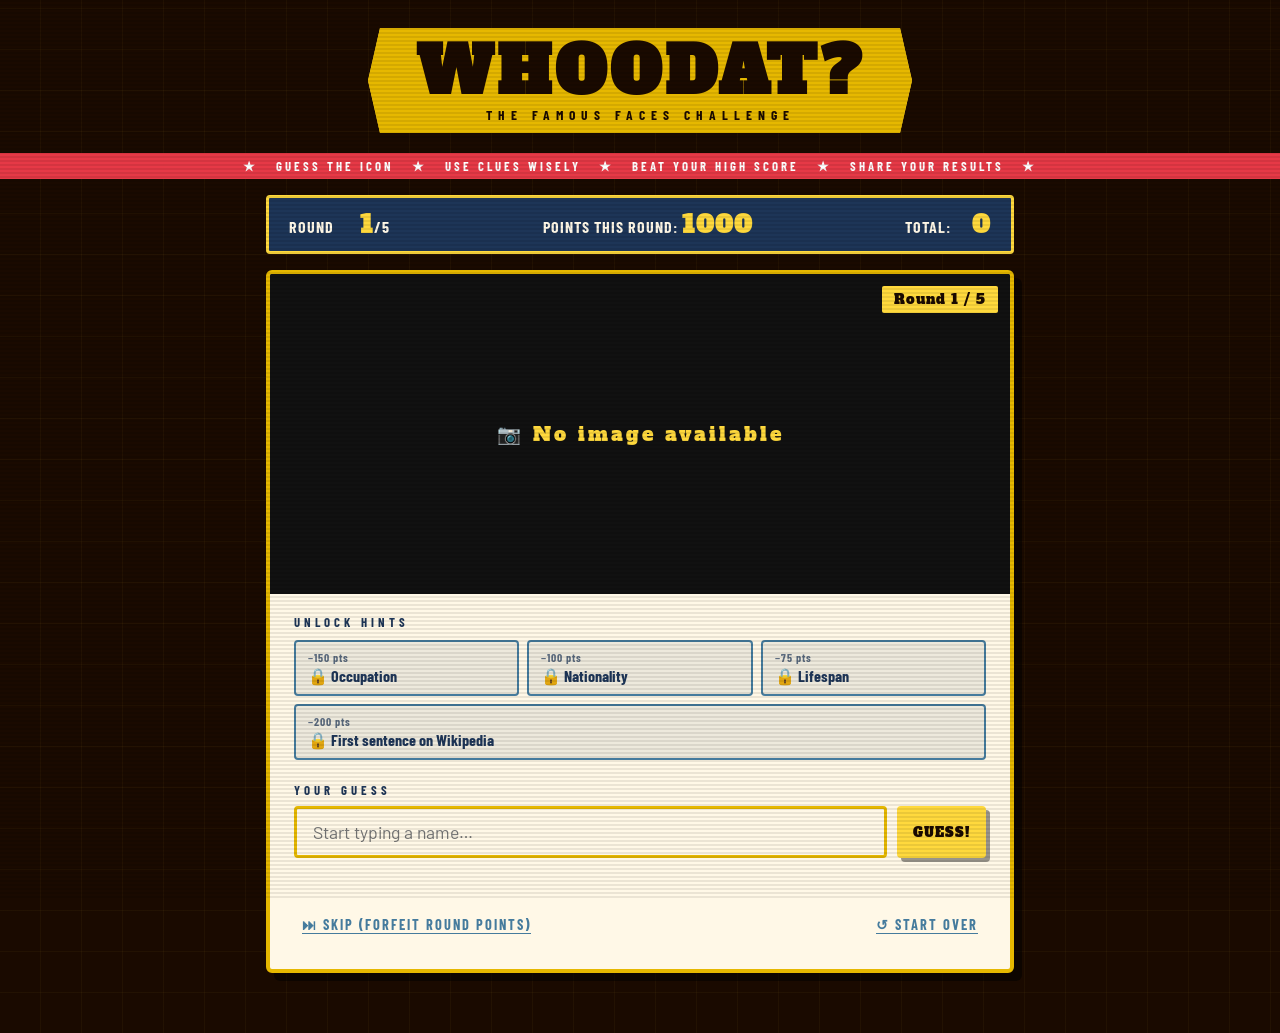
==== daily/index.html @ 03c01d98 "some gameplay improvements, local run script" ====
<!DOCTYPE html>
<html lang="en">
<head>
<meta charset="UTF-8">
<meta http-equiv="refresh" content="0;url=../?daily=1">
<title>WHOODAT? – Daily Challenge</title>
</head>
<body>
<script>window.location.replace('../?daily=1');</script>
</body>
</html>
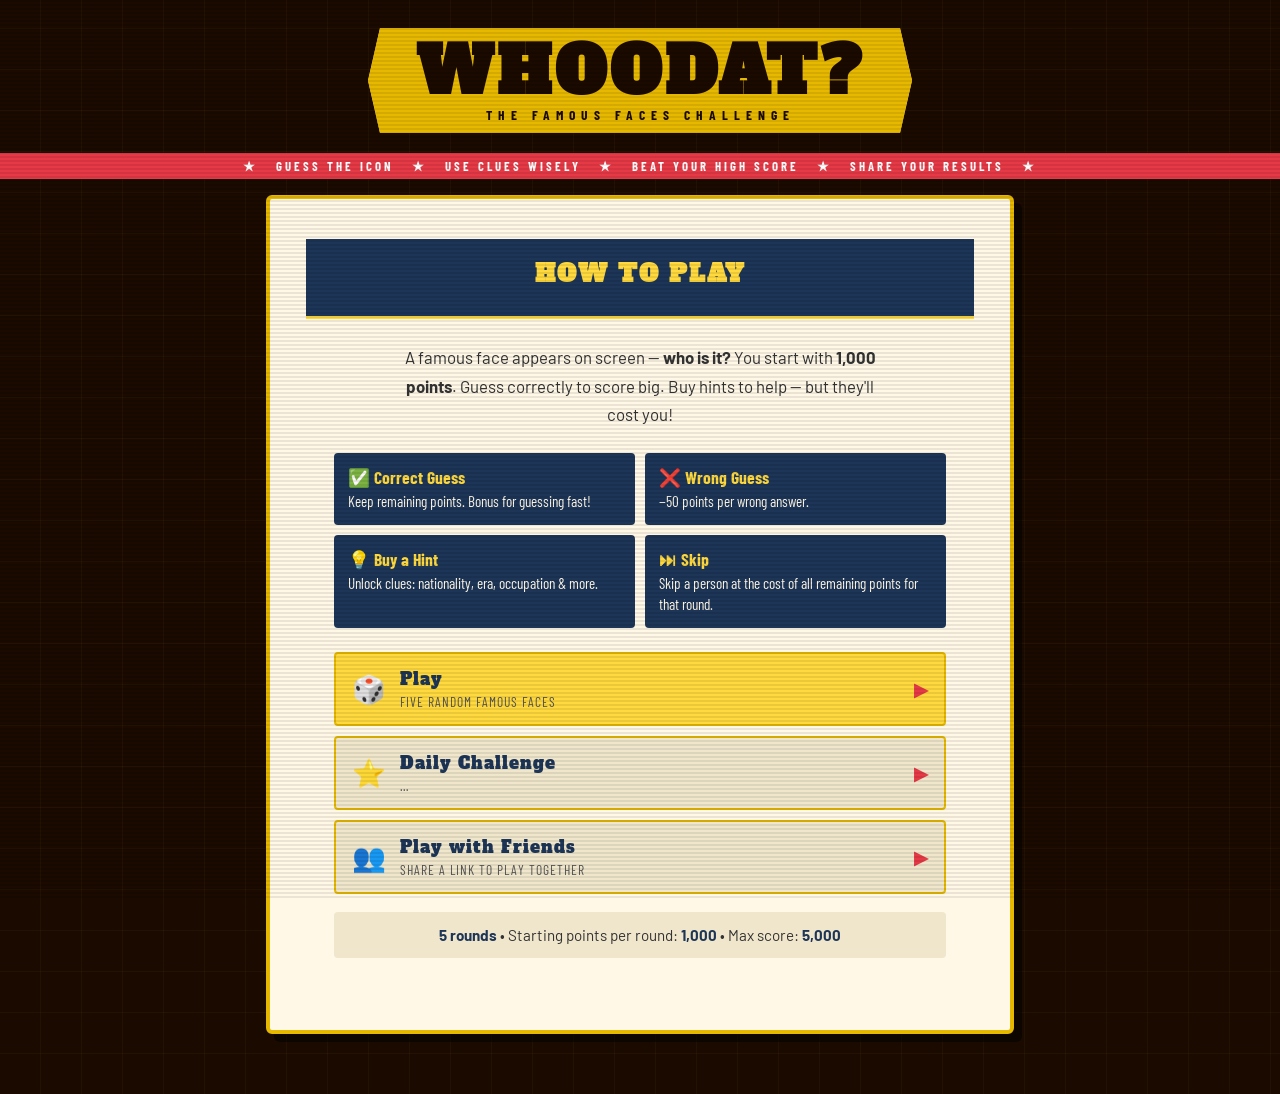
==== commit d039bd8d: "added catalogue, bug fixes, hint updates" ====
--- a/daily/index.html
+++ b/daily/index.html
@@ -3,7 +3,7 @@
 <head>
 <meta charset="UTF-8">
 <meta http-equiv="refresh" content="0;url=../?daily=1">
-<title>WHOODAT? – Daily Challenge</title>
+<title>whoodat? – Daily Challenge</title>
 </head>
 <body>
 <script>window.location.replace('../?daily=1');</script>
